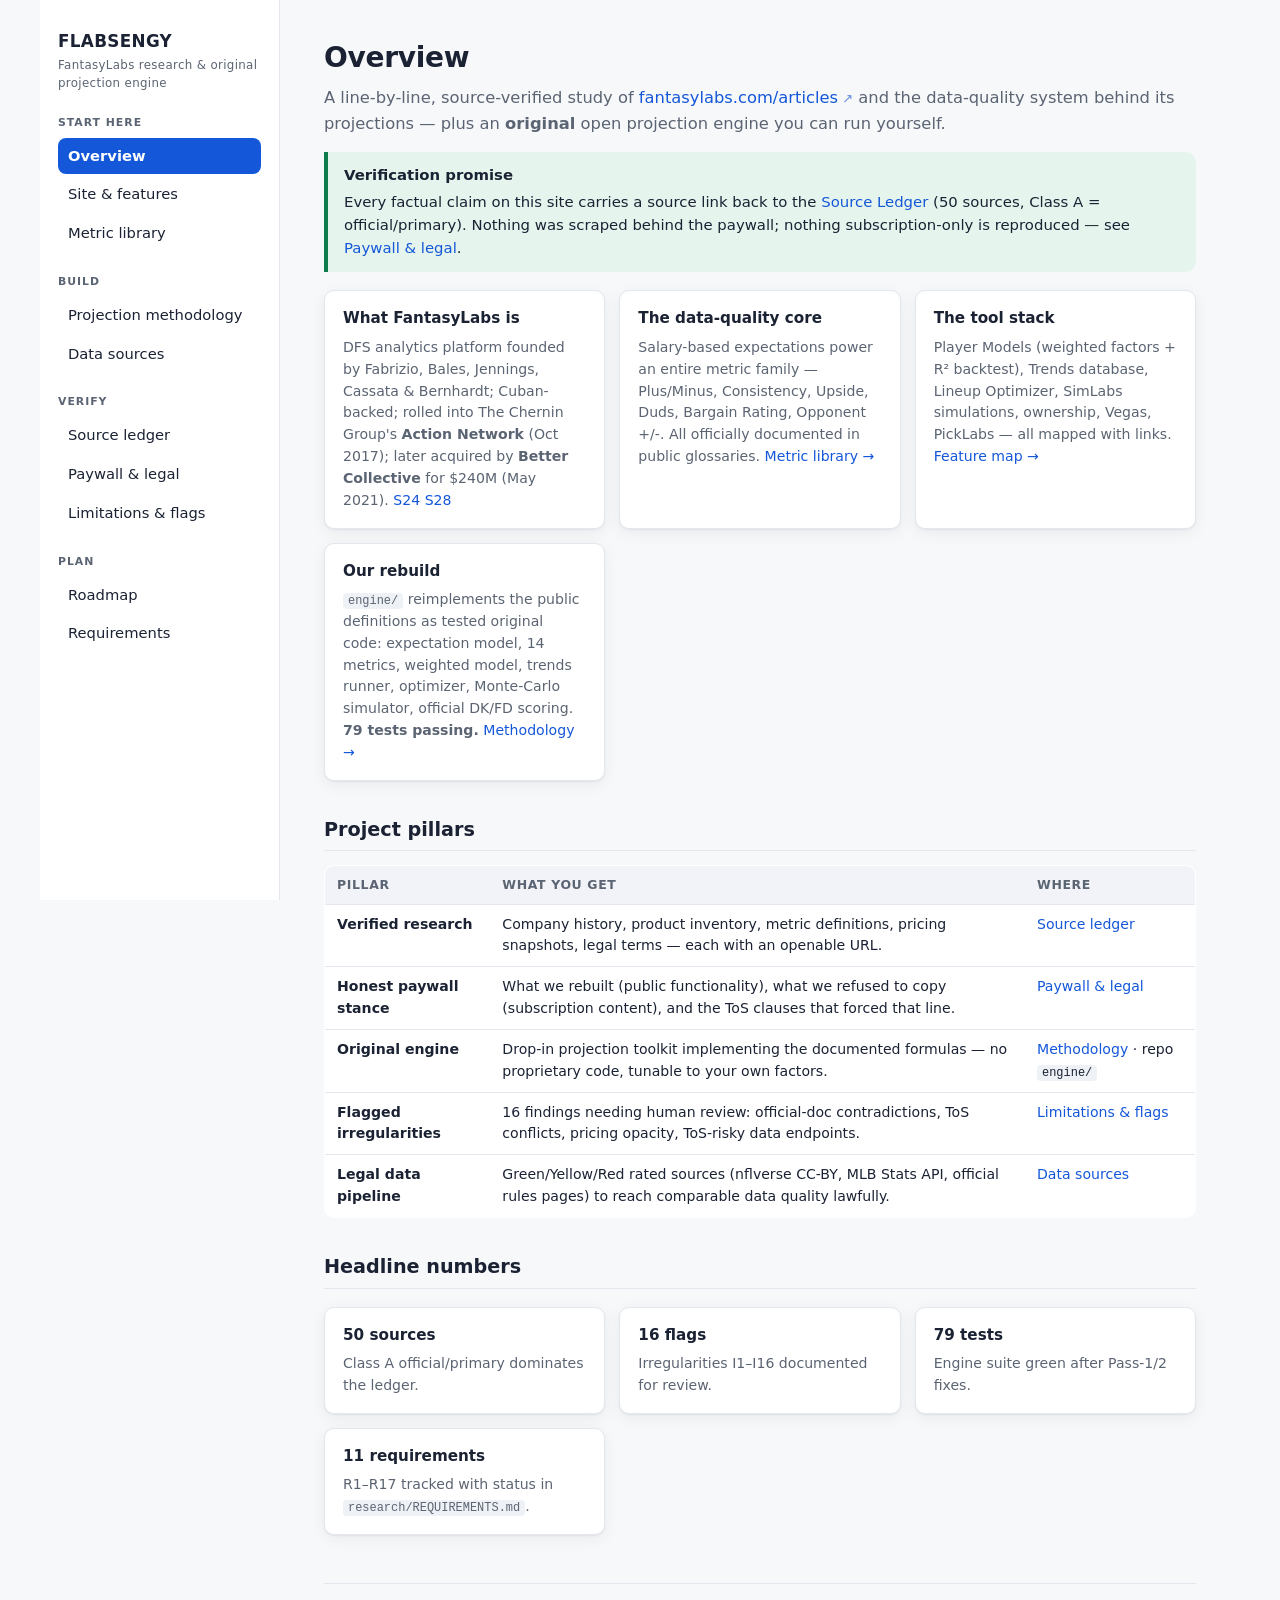
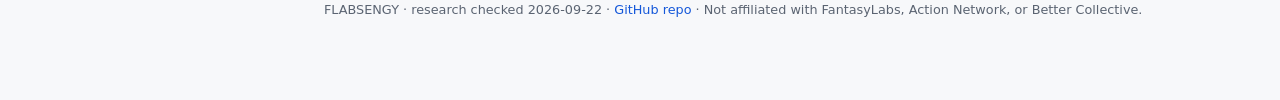
==== docs/index.html @ 4acbfbbd "Reverse-engineer fantasylabs.com (public surface) + original projection engine + docs site - researc" ====
<!DOCTYPE html>
<html lang="en">
<head>
  <meta charset="utf-8">
  <meta name="viewport" content="width=device-width, initial-scale=1">
  <title>FLABSENGY — Overview</title>
  <meta name="description" content="Verified reverse-engineering notes and an original projection engine for FantasyLabs-style DFS analytics.">
  <link rel="stylesheet" href="assets/styles.css">
</head>
<body>
<div class="wrap">
  <nav class="side" aria-label="Site navigation">
    <p class="brand">FLABSENGY<small>FantasyLabs research &amp; original projection engine</small></p>
    <div class="group">Start here</div>
    <a class="page" href="index.html">Overview</a>
    <a class="page" href="features.html">Site &amp; features</a>
    <a class="page" href="metrics.html">Metric library</a>
    <div class="group">Build</div>
    <a class="page" href="methodology.html">Projection methodology</a>
    <a class="page" href="data-sources.html">Data sources</a>
    <div class="group">Verify</div>
    <a class="page" href="ledger.html">Source ledger</a>
    <a class="page" href="paywall.html">Paywall &amp; legal</a>
    <a class="page" href="limitations.html">Limitations &amp; flags</a>
    <div class="group">Plan</div>
    <a class="page" href="roadmap.html">Roadmap</a>
    <a class="page" href="requirements.html">Requirements</a>
  </nav>

  <main>
    <h1>Overview</h1>
    <p class="lede">A line-by-line, source-verified study of
      <a class="ext" href="https://www.fantasylabs.com/articles/" target="_blank" rel="noopener">fantasylabs.com/articles</a>
      and the data-quality system behind its projections — plus an
      <strong>original</strong> open projection engine you can run yourself.</p>

    <div class="callout ok">
      <strong>Verification promise</strong>
      Every factual claim on this site carries a source link back to the
      <a href="ledger.html">Source Ledger</a> (50 sources, Class A = official/primary).
      Nothing was scraped behind the paywall; nothing subscription-only is reproduced —
      see <a href="paywall.html">Paywall &amp; legal</a>.
    </div>

    <div class="cards">
      <div class="card">
        <h3>What FantasyLabs is</h3>
        <p>DFS analytics platform founded by Fabrizio, Bales, Jennings, Cassata &amp; Bernhardt;
          Cuban-backed; rolled into The Chernin Group's <strong>Action Network</strong> (Oct 2017);
          later acquired by <strong>Better Collective</strong> for $240M (May 2021).
          <a href="ledger.html#S24">S24</a> <a href="ledger.html#S28">S28</a></p>
      </div>
      <div class="card">
        <h3>The data-quality core</h3>
        <p>Salary-based expectations power an entire metric family — Plus/Minus, Consistency,
          Upside, Duds, Bargain Rating, Opponent +/-. All officially documented in public
          glossaries. <a href="metrics.html">Metric library →</a></p>
      </div>
      <div class="card">
        <h3>The tool stack</h3>
        <p>Player Models (weighted factors + R² backtest), Trends database, Lineup Optimizer,
          SimLabs simulations, ownership, Vegas, PickLabs — all mapped with links.
          <a href="features.html">Feature map →</a></p>
      </div>
      <div class="card">
        <h3>Our rebuild</h3>
        <p><code>engine/</code> reimplements the public definitions as tested original code:
          expectation model, 14 metrics, weighted model, trends runner, optimizer,
          Monte-Carlo simulator, official DK/FD scoring. <strong>79 tests passing.</strong>
          <a href="methodology.html">Methodology →</a></p>
      </div>
    </div>

    <h2>Project pillars</h2>
    <div class="tbl-scroll">
      <table>
        <thead><tr><th>Pillar</th><th>What you get</th><th>Where</th></tr></thead>
        <tbody>
          <tr>
            <td><strong>Verified research</strong></td>
            <td>Company history, product inventory, metric definitions, pricing snapshots, legal terms — each with an openable URL.</td>
            <td><a href="ledger.html">Source ledger</a></td>
          </tr>
          <tr>
            <td><strong>Honest paywall stance</strong></td>
            <td>What we rebuilt (public functionality), what we refused to copy (subscription content), and the ToS clauses that forced that line.</td>
            <td><a href="paywall.html">Paywall &amp; legal</a></td>
          </tr>
          <tr>
            <td><strong>Original engine</strong></td>
            <td>Drop-in projection toolkit implementing the documented formulas — no proprietary code, tunable to your own factors.</td>
            <td><a href="methodology.html">Methodology</a> · repo <code>engine/</code></td>
          </tr>
          <tr>
            <td><strong>Flagged irregularities</strong></td>
            <td>16 findings needing human review: official-doc contradictions, ToS conflicts, pricing opacity, ToS-risky data endpoints.</td>
            <td><a href="limitations.html">Limitations &amp; flags</a></td>
          </tr>
          <tr>
            <td><strong>Legal data pipeline</strong></td>
            <td>Green/Yellow/Red rated sources (nflverse CC-BY, MLB Stats API, official rules pages) to reach comparable data quality lawfully.</td>
            <td><a href="data-sources.html">Data sources</a></td>
          </tr>
        </tbody>
      </table>
    </div>

    <h2>Headline numbers</h2>
    <div class="cards">
      <div class="card"><h3>50 sources</h3><p>Class A official/primary dominates the ledger.</p></div>
      <div class="card"><h3>16 flags</h3><p>Irregularities I1–I16 documented for review.</p></div>
      <div class="card"><h3>79 tests</h3><p>Engine suite green after Pass-1/2 fixes.</p></div>
      <div class="card"><h3>11 requirements</h3><p>R1–R17 tracked with status in <code>research/REQUIREMENTS.md</code>.</p></div>
    </div>

    <footer>
      FLABSENGY · research checked 2026-09-22 ·
      <a href="https://github.com/buffedlizard55-lab/FLABSENGY" target="_blank" rel="noopener">GitHub repo</a> ·
      Not affiliated with FantasyLabs, Action Network, or Better Collective.
    </footer>
  </main>
</div>
<script src="assets/app.js"></script>
</body>
</html>
---- docs/assets/styles.css ----
/* FLABSENGY docs — clean, simple, no framework */
:root {
  --bg: #f7f8fa;
  --surface: #ffffff;
  --ink: #1a2233;
  --muted: #5b6472;
  --line: #e4e7ee;
  --accent: #1457d9;
  --accent-soft: #e8eefc;
  --ok: #0f7b4d;
  --ok-soft: #e5f5ed;
  --warn: #9a5b00;
  --warn-soft: #fdf1de;
  --bad: #b3261e;
  --bad-soft: #fdecea;
  --radius: 10px;
  --shadow: 0 1px 2px rgba(16, 24, 40, .06), 0 4px 16px rgba(16, 24, 40, .06);
  --font: "Segoe UI", system-ui, -apple-system, Roboto, "Helvetica Neue", Arial, sans-serif;
  --mono: ui-monospace, SFMono-Regular, Menlo, Consolas, monospace;
}

* { box-sizing: border-box; }
html { scroll-behavior: smooth; }
body {
  margin: 0;
  font-family: var(--font);
  color: var(--ink);
  background: var(--bg);
  line-height: 1.55;
  font-size: 16px;
}

a { color: var(--accent); text-decoration: none; }
a:hover { text-decoration: underline; }
a.ext::after {
  content: " ↗";
  font-size: .8em;
  opacity: .65;
}

/* ---------- layout ---------- */
.wrap {
  display: grid;
  grid-template-columns: 240px minmax(0, 1fr);
  max-width: 1200px;
  margin: 0 auto;
  min-height: 100vh;
}
nav.side {
  padding: 28px 18px;
  border-right: 1px solid var(--line);
  background: var(--surface);
  position: sticky;
  top: 0;
  height: 100vh;
  overflow-y: auto;
}
.brand {
  font-weight: 700;
  font-size: 1.05rem;
  letter-spacing: .02em;
  margin: 0 0 4px;
}
.brand small {
  display: block;
  font-weight: 500;
  color: var(--muted);
  font-size: .74rem;
  margin-top: 2px;
}
nav.side .group {
  text-transform: uppercase;
  font-size: .68rem;
  letter-spacing: .09em;
  color: var(--muted);
  margin: 22px 0 6px;
  font-weight: 700;
}
nav.side a.page {
  display: block;
  padding: 7px 10px;
  border-radius: 8px;
  color: var(--ink);
  font-size: .92rem;
  margin: 2px 0;
}
nav.side a.page:hover { background: var(--accent-soft); text-decoration: none; }
nav.side a.page.active {
  background: var(--accent);
  color: #fff;
  font-weight: 600;
}

main {
  padding: 36px 44px 80px;
  min-width: 0;
}

/* ---------- typography ---------- */
h1 { font-size: 1.75rem; margin: 0 0 6px; letter-spacing: -.01em; }
h2 {
  font-size: 1.2rem;
  margin: 34px 0 12px;
  padding-bottom: 6px;
  border-bottom: 1px solid var(--line);
}
h3 { font-size: 1.02rem; margin: 22px 0 8px; }
p.lede { color: var(--muted); font-size: 1.02rem; margin-top: 0; }
.small { font-size: .85rem; color: var(--muted); }

/* ---------- cards / badges ---------- */
.cards {
  display: grid;
  grid-template-columns: repeat(auto-fit, minmax(230px, 1fr));
  gap: 14px;
  margin: 18px 0;
}
.card {
  background: var(--surface);
  border: 1px solid var(--line);
  border-radius: var(--radius);
  padding: 16px 18px;
  box-shadow: var(--shadow);
}
.card h3 { margin: 0 0 6px; font-size: .95rem; }
.card p { margin: 0; font-size: .88rem; color: var(--muted); }

.badge {
  display: inline-block;
  padding: 2px 9px;
  border-radius: 999px;
  font-size: .72rem;
  font-weight: 700;
  letter-spacing: .03em;
  vertical-align: middle;
}
.badge.ok { background: var(--ok-soft); color: var(--ok); }
.badge.warn { background: var(--warn-soft); color: var(--warn); }
.badge.bad { background: var(--bad-soft); color: var(--bad); }
.badge.info { background: var(--accent-soft); color: var(--accent); }
.badge.a { background: var(--ok-soft); color: var(--ok); }
.badge.b { background: var(--warn-soft); color: var(--warn); }
.badge.c { background: var(--bad-soft); color: var(--bad); }

.callout {
  border-left: 4px solid var(--accent);
  background: var(--accent-soft);
  padding: 12px 16px;
  border-radius: 0 var(--radius) var(--radius) 0;
  margin: 16px 0;
  font-size: .93rem;
}
.callout.warn { border-color: var(--warn); background: var(--warn-soft); }
.callout.bad { border-color: var(--bad); background: var(--bad-soft); }
.callout.ok { border-color: var(--ok); background: var(--ok-soft); }
.callout strong:first-child { display: block; margin-bottom: 4px; }

/* ---------- tables ---------- */
.tbl-scroll { overflow-x: auto; margin: 14px 0; }
table {
  border-collapse: collapse;
  width: 100%;
  background: var(--surface);
  font-size: .88rem;
  border: 1px solid var(--line);
  border-radius: var(--radius);
  overflow: hidden;
}
th, td {
  text-align: left;
  padding: 9px 12px;
  border-bottom: 1px solid var(--line);
  vertical-align: top;
}
th {
  background: #f1f3f8;
  font-size: .78rem;
  text-transform: uppercase;
  letter-spacing: .05em;
  color: var(--muted);
  position: sticky;
  top: 0;
}
tr:last-child td { border-bottom: none; }
tbody tr:hover { background: #fafbfd; }
td code, p code, li code {
  font-family: var(--mono);
  font-size: .85em;
  background: #eef1f6;
  padding: 1px 5px;
  border-radius: 4px;
}

/* ---------- misc ---------- */
ul.clean { padding-left: 18px; }
ul.clean li { margin: 5px 0; }
.filters { display: flex; gap: 10px; flex-wrap: wrap; margin: 12px 0; }
.filters input, .filters select {
  padding: 8px 12px;
  border: 1px solid var(--line);
  border-radius: 8px;
  font: inherit;
  background: var(--surface);
}
.filters input { min-width: 240px; }
footer {
  margin-top: 48px;
  padding-top: 16px;
  border-top: 1px solid var(--line);
  font-size: .8rem;
  color: var(--muted);
}

.pill-legend { display: flex; gap: 8px; flex-wrap: wrap; margin: 8px 0 0; }

/* ---------- responsive ---------- */
@media (max-width: 860px) {
  .wrap { grid-template-columns: 1fr; }
  nav.side {
    position: relative;
    height: auto;
    border-right: none;
    border-bottom: 1px solid var(--line);
    padding: 16px;
  }
  nav.side .group { margin-top: 12px; }
  main { padding: 24px 18px 60px; }
}
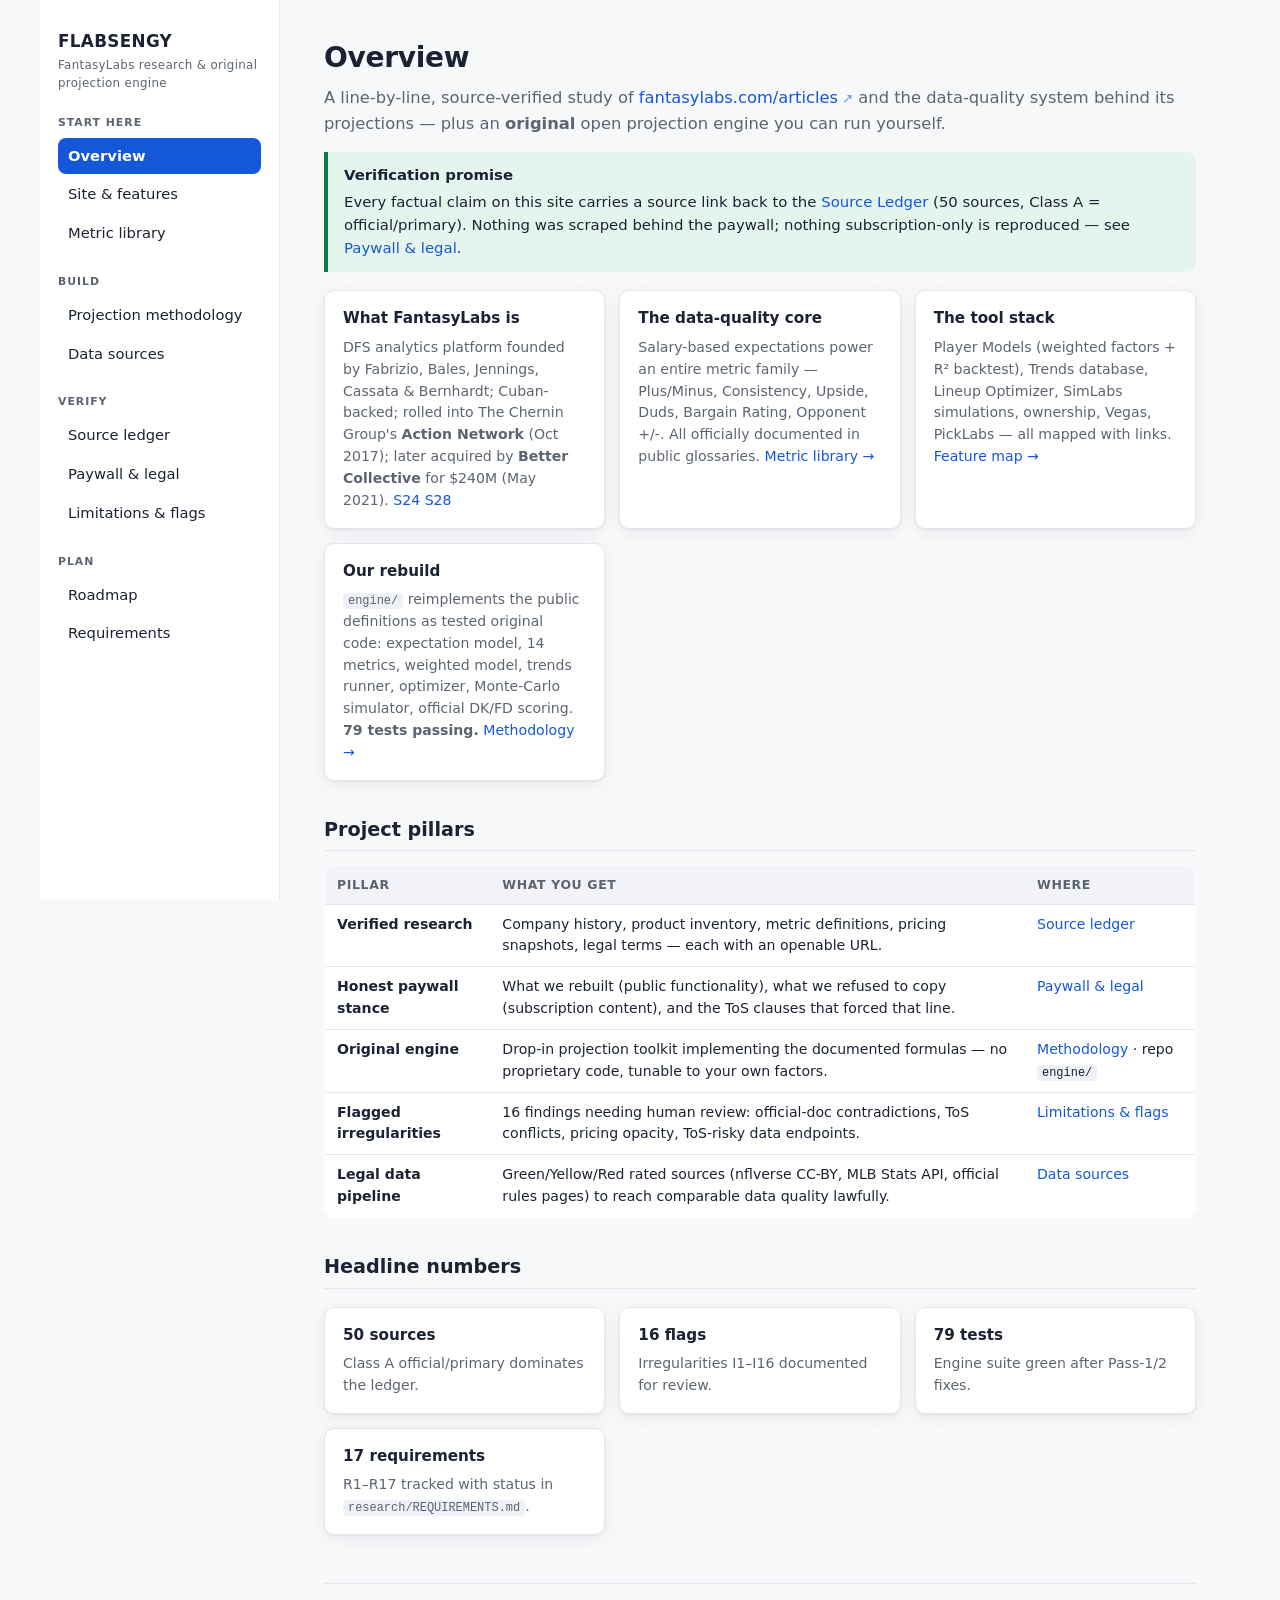
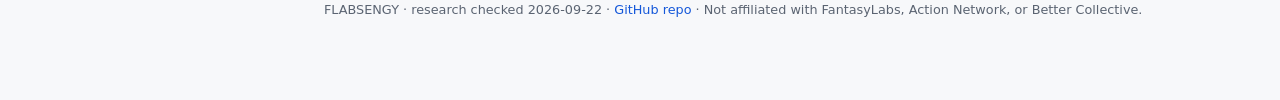
==== commit b1bcdcbb: "Fix overview count: 17 requirements (R1-R17), not 11 Pass-3 numeric audit caught the mismatch betwee" ====
--- a/docs/index.html
+++ b/docs/index.html
@@ -110,7 +110,7 @@
       <div class="card"><h3>50 sources</h3><p>Class A official/primary dominates the ledger.</p></div>
       <div class="card"><h3>16 flags</h3><p>Irregularities I1–I16 documented for review.</p></div>
       <div class="card"><h3>79 tests</h3><p>Engine suite green after Pass-1/2 fixes.</p></div>
-      <div class="card"><h3>11 requirements</h3><p>R1–R17 tracked with status in <code>research/REQUIREMENTS.md</code>.</p></div>
+      <div class="card"><h3>17 requirements</h3><p>R1–R17 tracked with status in <code>research/REQUIREMENTS.md</code>.</p></div>
     </div>
 
     <footer>
